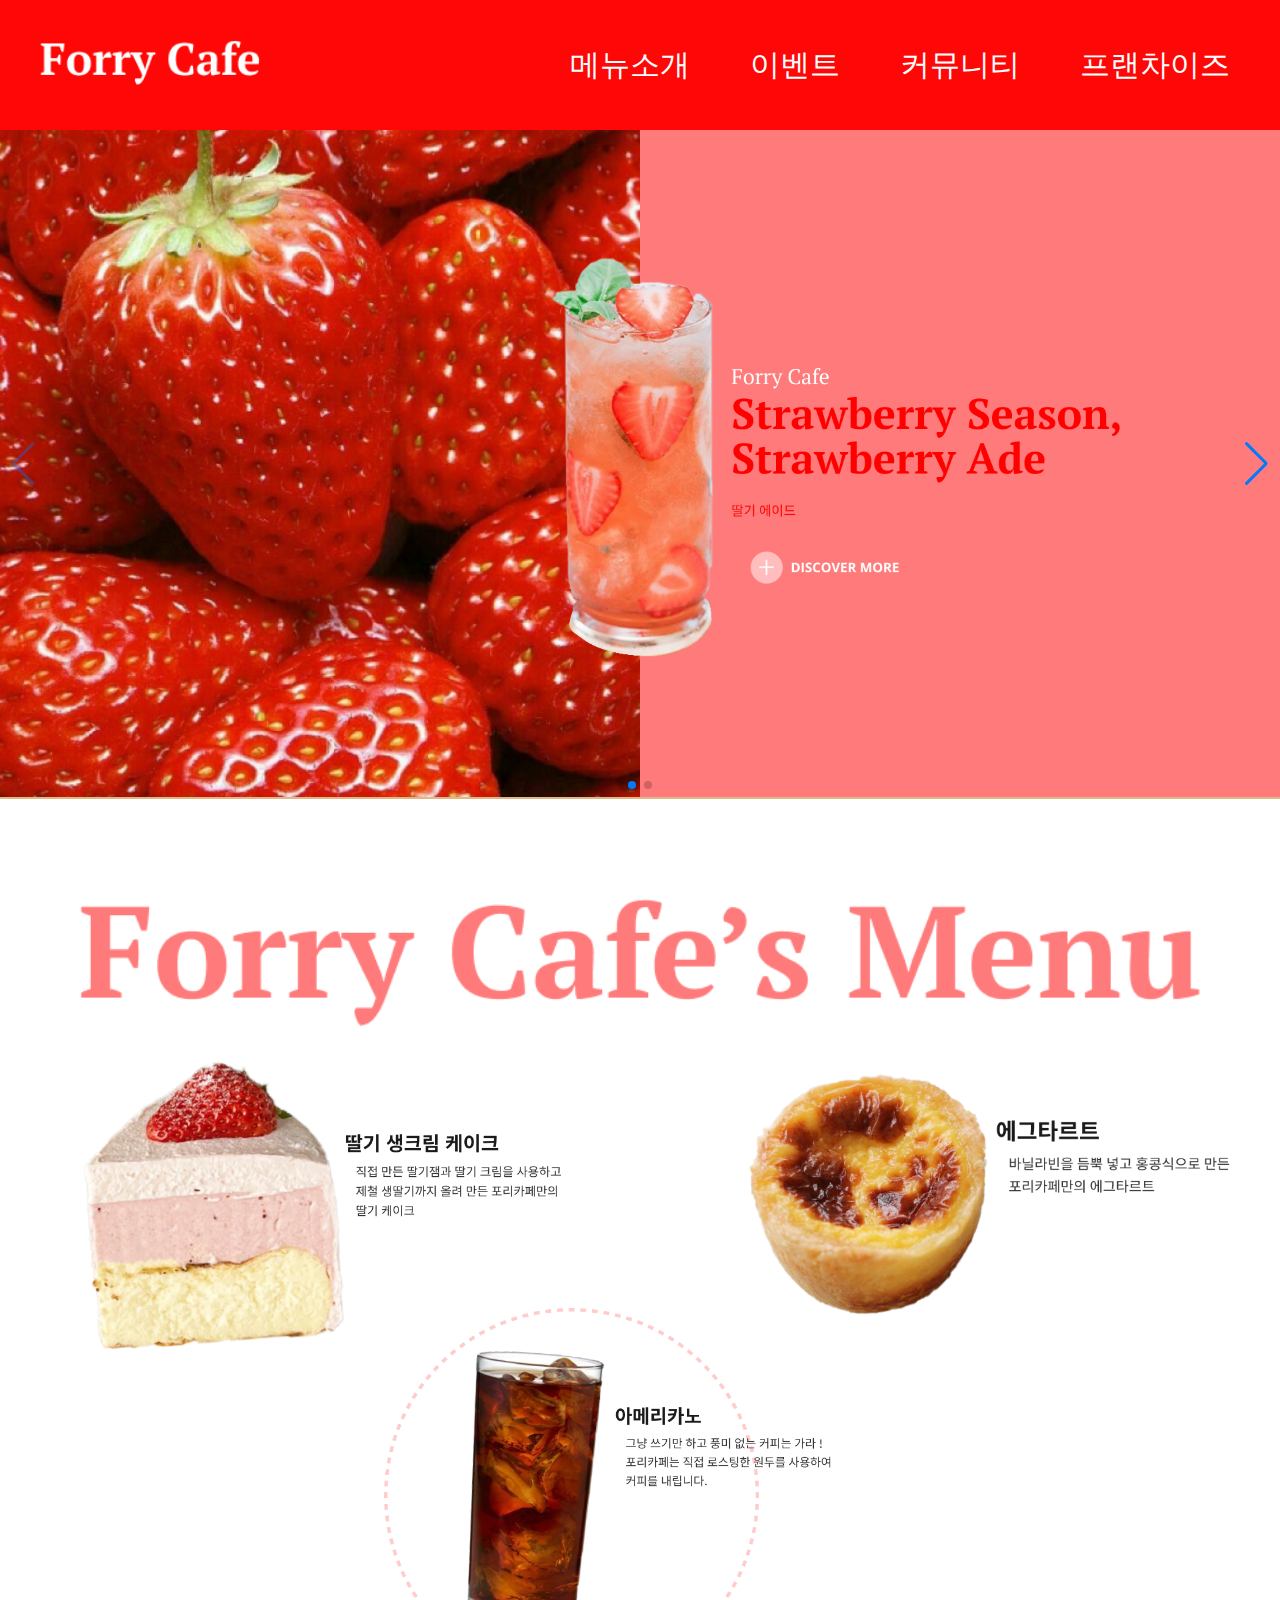
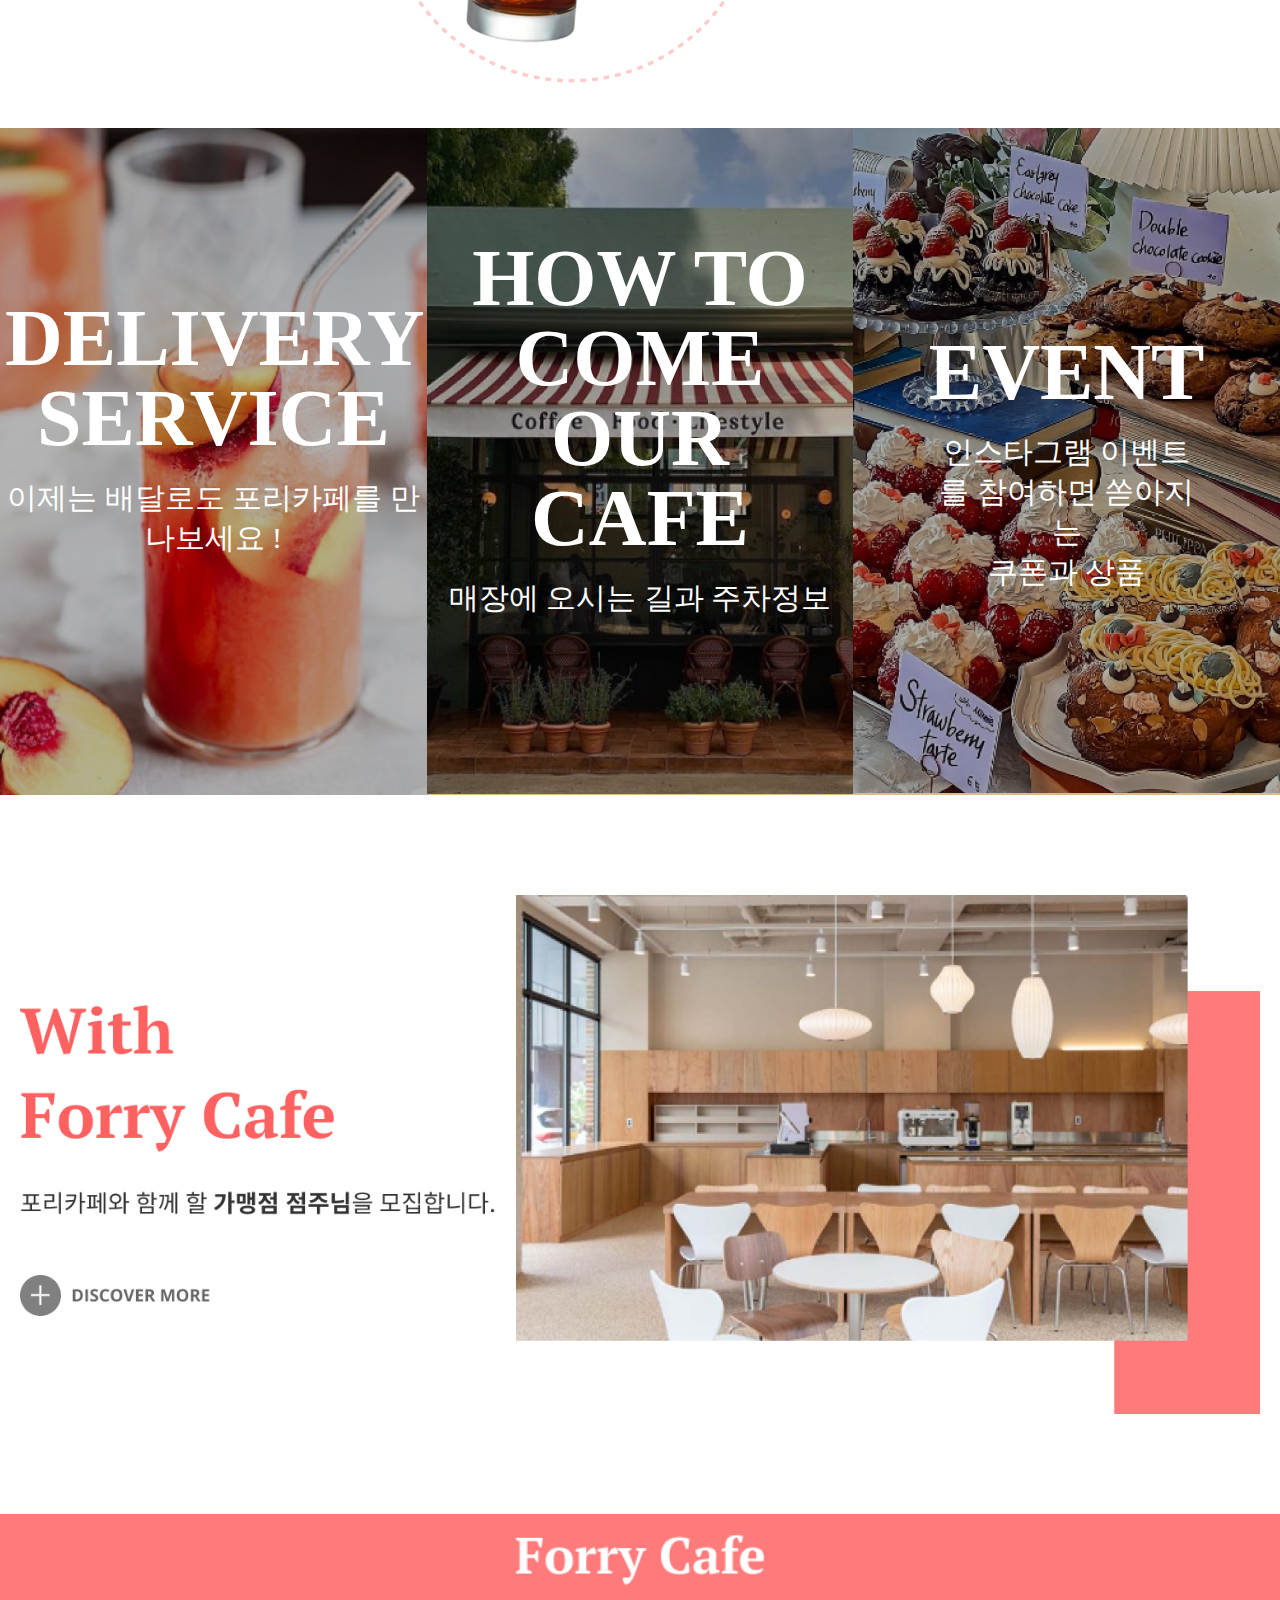
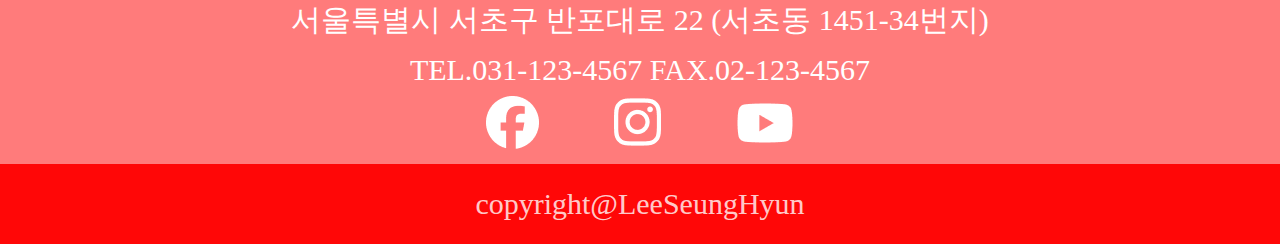
==== index.html @ 1618210e "배너2번 반응형 적용" ====
<!DOCTYPE html>
<html lang="ko">
  <head>
    <meta charset="UTF-8" />
    <meta name="viewport" content="width=device-width, initial-scale=1.0" />
    <!-- seo 엔진 최적화 -->
    <!-- 웹페이지의 설명을 정의 -->
    <meta name="description" content="STX건설 웹사이트입니다." />
    <!-- 웹페이지와 관련된 키워드를 정의 -->
    <meta name="keywords" content="STX건설, STX, STX Controuctor" />
    <!-- 웹페이지의 저자를 정의  -->
    <meta name="author" content="STX건설" />
    <!-- 소셜 미디어에서 페이지가 공유될때 사용되는 제목 -->
    <meta property="og:title" content="STX건설" />
    <!-- 소셜 미디어에서 페이지가 공유될 때 표시되는 사이트 이름 -->
    <meta property="og:site_name" content="STX건설 웹사이트" />
    <!-- 소셜 미디어에서 페이지가 웹사이트임을 명시 -->
    <meta property="og:type" content="website" />


    <!-- 소셜 미디어에서 공유될 때 사용되는 URL -->
    <meta property="og:url" content="https://lsh3884.github.io/forry-cafe/" />
    <!-- 소셜 미디어에서 페이지가 공유될 때 표시되는 이미지 -->
    <meta property="og:image" content="http://127.0.0.1:5501/images/lastBn-main.img.png" />
    <!-- 소셜 미디어에서 페이지가 공유될 때 사용되는 설명 -->
    <meta property="og:description" content="STX건설 웹사이트입니다." />
    <title>Document</title>
    <link rel="stylesheet" href="css/reset.css" />
    <!-- Link Swiper's CSS -->
  <link rel="stylesheet" href="https://cdn.jsdelivr.net/npm/swiper@11/swiper-bundle.min.css" />
    <link rel="stylesheet" href="css/index.css" />
    <link rel="stylesheet" href="css/resposive.css">
     <!-- Swiper JS -->
  <script src="https://cdn.jsdelivr.net/npm/swiper@11/swiper-bundle.min.js"></script>
  </head>
  
  <body>
    <div class="wrap">
      <div class="header">
        <!-- 로고 -->
        <a href="#" class="logo">
          <img src="images/forry cafe.png" alt="로고" />
        </a>
        <!-- 메뉴 카테고리 -->
        <div class="nav">
          <ul class="menu">
            <li>
              <a href="#">메뉴소개</a>
            </li>
            <li>
              <a href="#">이벤트</a>
            </li>
            <li>
              <a href="#">커뮤니티</a>
            </li>
            <li>
              <a href="#">프랜차이즈</a>
            </li>
          </ul>
          
        </div>
      </div>

      <!-- 1번째 배너 -->
       <!-- Swiper -->
  <div class="swiper visual">
    <div class="swiper-wrapper">
      <div class="swiper-slide"><img src="images/Frame 1.png" alt=""></div>
      <div class="swiper-slide"><img src="images/main banner-2.png" alt=""></div>
      
    </div>
    <div class="swiper-button-next"></div>
    <div class="swiper-button-prev"></div>
    <div class="swiper-pagination"></div>
  </div>
      <!-- 2번째 배너 -->
      <div class="banner-2">
        <div class="banner-2-inner">
          <!-- 위에 배너 제목 -->
          <div class="bn2-title">
            <img src="images/forry cafe’s menu.png" alt="포리카페메뉴" />
          </div>

          <!-- 메뉴 이미지와 설명 -->
          <div class="container">
            <div class="menu-1">
              <img src="images/bn2-product-1.png" alt="딸기케이크" />
            </div>
            <div class="menu-2">
              <img src="images/bn2-product-3.png" alt="에그타르트" />
            </div>
            <div class="menu-3">
              <img src="images/bn2-product-2.png" alt="커피" />
            </div>
          </div>
        </div>
      </div>
      <!-- 3번째 배너 -->
      <div class="banner-3">
        <div class="banner-3-inner">
          <div class="img-1">
            <img src="images/banner3-1.png" alt="배달더보기배경사진" />
            <div class="img-1-text">
              <h1>DELIVERY SERVICE</h1>
              <p>이제는 배달로도 포리카페를 만나보세요 !</p>
            </div>
          </div>
          <div class="img-2">
            <img src="images/banner3-2.png" alt="오는경로 배경 사진" />
            <div class="img-2-text">
              <h1>HOW TO COME OUR CAFE</h1>
              <p>매장에 오시는 길과 주차정보</p>
            </div>
          </div>
          <div class="img-3">
            <img src="images/banner3-3.png" alt="이벤트 배경 사진" />
            <div class="img-3-text">
              <h1>EVENT</h1>
              <p>인스타그램 이벤트를 참여하면 쏟아지는 <br>쿠폰과 상품</p>
            </div>
          </div>
        </div>
      </div>
      <!-- 4번째 배너 -->
      <div class="banner-4">
        <div class="banner-4-inner">
          <div class="left-title">
            <img src="images/bn4-title.png" alt="메인 글자" />
          </div>
          <img src="images/lastBn-main.img.png" alt="메인 카페 이미지"class="right-img" />
        </div>
      </div>
      <!-- 푸터 -->
      <footer class="footer">
        <div class="footer-inner">
          <!-- 로고 -->
          <img src="images/forry cafe.png" alt="포리카페로고" class="ft-logo" />
          <!-- 위치정보 -->
          <div class="footer-locate">
            <p>서울특별시 서초구 반포대로 22 (서초동 1451-34번지)</p>
            <p>TEL.031-123-4567 FAX.02-123-4567</p>
            <!-- 아이콘 -->
            <img src="images/icons.png" alt="사이트 아이콘" />
            <!-- 카피라이트 -->
            <div class="copy-right">
              <p>copyright@LeeSeungHyun</p>
            </div>
          </div>
        </div>
      </footer>
    </div>
    <!-- Initialize Swiper -->
  <script>
    var swiper = new Swiper(".visual", {
      cssMode: true,
      navigation: {
        nextEl: ".swiper-button-next",
        prevEl: ".swiper-button-prev",
      },
      pagination: {
        el: ".swiper-pagination",
      },
      mousewheel: true,
      keyboard: true,
      autoplay: {
        delay: 2500,
        disableOnInteraction: false,
      },
      
    });
  </script>
  </body>
</html>
---- css/index.css ----
@charset "utf-8";
* {
  box-sizing: border-box;
}
html{
  font-size: 10px;
}
body{
    background-color: burlywood;
}
.wrap {
  width: 100%;
  max-width: 1290px;
  margin: auto;
  display: block;
}
.header {
  width: 100%;
  background-color: #ff0707;
  display: flex;
  justify-content: space-between;
}

.banner-1-inner {
}
.header .logo {
  width: 30%;
  max-width: 300px;
  min-width: 260px;
}
.header .logo img {
  padding: 40px;
  width: 100%;
  background-color: #ff0707;
}
.header .nav {
  display: flex;
  padding: 40px 20px;
}
.header .nav .menu li {
  float: left;
  list-style: none;
  padding: 10px 30px;
  /* background-color: aqua; */
  font-size: 30px;
}
.header .nav .menu li a {
  text-decoration: none;
  color: white;
}
/* banner-1 */
.visual {
  
  width: 100%;
  /* height: 1000px; */
  max-width: 1290px;
  
  /* display: flex;
  justify-content: center; */
}
.visual .swiper-slide img{
    width: 100%;
    /* height: 100%; */
    object-fit: cover;
}
.banner-1 .banner-img {
  width: 100%;
  max-width: 1000px;
  /* height: 53.79vw; */
  /* min-width: 956px; */
  /* margin-left: 500px;
  margin-top: 50px; */
  position: absolute;
  top:8%;
  left: 37%;
}
.banner-img-mb{
  display: none;
  position: absolute;
  top: 10%;
  left: 34%;
  width: 600px;
}
/* banner-2 */
.banner-2 {
  width: 100%;
  /* height: 55vw; */
  /* max-width: 1920px; */
  /* background-color: pink; */
  /* border: 1px solid #333; */
  background-color: white;
  display: flex;
}
.banner-2-inner {
  width: 100%;
}
.banner-2-inner .bn2-title {
  margin: 100px 80px;
}
.banner-2-inner .bn2-title img{
  width: 100%;
}

.container{
  position: relative;
  width: 100%;
  height:600px;
}
.container .menu-1{
    width:40%;
    position: absolute;
    top: -120px;
    left:50px;
}
.container .menu-1 img{
  width: 100%;
}
.container .menu-2{
  width:40%;
    position: absolute;
    top: -100px;
    right:50px ;
}
.container .menu-2 img{
  width: 100%;
}
.container .menu-3{
  width: 35%;
    position: absolute;
    top: 30%;
    left: 30%;
   
}
.container .menu-3 img{
  width: 100%;
}
/* banner-3 */
.banner-3{
    width: 100%;
}
.banner-3-inner{
  width: 100%;
    display: flex;
    
}
.img-1 , .img-2 , .img-3{
  display: block;
  position: relative;
  width: calc(100% / 3);
}
.img-1 img ,.img-2 img,.img-3 img{
  display: block;
  width: 100%;
}
.banner-3-inner h1 {
    text-align: center;
    font-size: 8rem;
    font-weight: 900;
    color: white;
}
.banner-3-inner p{
    text-align: center;
    font-size: 3rem;
    font-weight: 500;
    margin-top: 20px;
    color: white;
    line-height: 40px;
}

.img-1 .img-1-text{
    position: absolute;
    top: 45%;
    left: 50%;
    transform: translate(-50% , -50%);

}
.img-2{
    position: relative;
}
.img-2 .img-2-text{
    position: absolute;
    top: 45%;
    left: 50%;
    transform: translate(-50% , -50%);

}
.img-2 .img-2-text h1{
    width: 400px;
}
.img-3{
    position: relative;
}
.img-3 .img-3-text{
    position: absolute;
    top: 50%;
    left: 50%;
    transform: translate(-50% , -50%);

}
/* banner-4 */
.banner-4{
    width: 100%;
    background-color: white;
}
.banner-4-inner{
    display: flex;
    align-items: center;
    padding:100px 20px;
    gap: 20px;
}
.left-title{
  width: 40%;

    /* margin-right: 80px; */
}
.left-title img{
  width: 100%;
}
.right-img{
  width: 60%;
}
/* .banner-4-inner img{
 
    margin-top: 150px;
} */
/* footer */
.footer{
    width: 100%;
    /* height: 350px; */
    background-color: #FF7B7B;
    display: flex;
    justify-content: center;
}
.footer .ft-logo{
    /* display: flex; */
    display: block;
    margin: 0 auto;
    margin-top: 20px;
    width: 250px;
    
}
.footer .footer-locate{
  width: 1290px;
  text-align: center;
  font-size: 30px;
  color: white;
  line-height: 50px;
  margin-top: 10px;
}
.footer .footer-locate .copy-right{
  width: 100%;
  height: 80px;
  background-color: #ff0707;
  display: flex;
  align-items: center;
  justify-content: center;
  
}
.footer .footer-locate .copy-right p{
  text-align: center;
  color: rgba(255, 255, 255, 0.8);
  font-weight: 300;
}
---- css/resposive.css ----
@charset "utf-8";
@media screen and (max-width: 1427px) {
  .banner-img-mb {
    display: block;
  }
  .banner-1 .banner-img {
    display: none;
  }
}
@media screen and (max-width: 1200px) {
  html {
    font-size: 9px;
  }
}
@media screen and (max-width: 1060px) {
  .header .nav {
    display: none;
  }
  html {
    font-size: 6px;
  }
}
@media screen and (max-width: 900px) {
  .container{
    height: 400px;
  }
 
  html {
    font-size: 5px;
  }

}
@media screen and (max-width: 768px) {
 
  html {
    font-size: 4px;
  }

 
}
@media screen and (max-width: 670px) {
  .container{
    height: 300px;
  }
  .banner-2-inner .bn2-title {
    margin: 70px 80px;
    margin-bottom: 100px;
  }
}
@media screen and (max-width: 600px) {
  .container{
    height: 280px;
  }
  .banner-2-inner .bn2-title {
    margin-bottom: 120px;
  }
}
@media screen and (max-width: 500px) {
  .container{
    height:200px;
  }
  .container .menu-3{
    width: 35%;
      position: absolute;
      top: 10%;
      left: 30%;
     
  }
}
@media screen and (max-width: 400px) {
  .container{
    height:150px;
  }
  
}
@media screen and (max-width: 320px) {
  .container{
    height:420px;
  }
  .banner-2-inner .bn2-title {
    margin: 50px 80px;
  }
  .container .menu-1{
    width:60%;
    position: absolute;
    top: -50px;
    left:50px;
}

.container .menu-2{
  width:60%;
    top: 100px;
    left:50px;
}

.container .menu-3{
  width: 60%;
 
  top: 230px;
  left:50px;
}

}
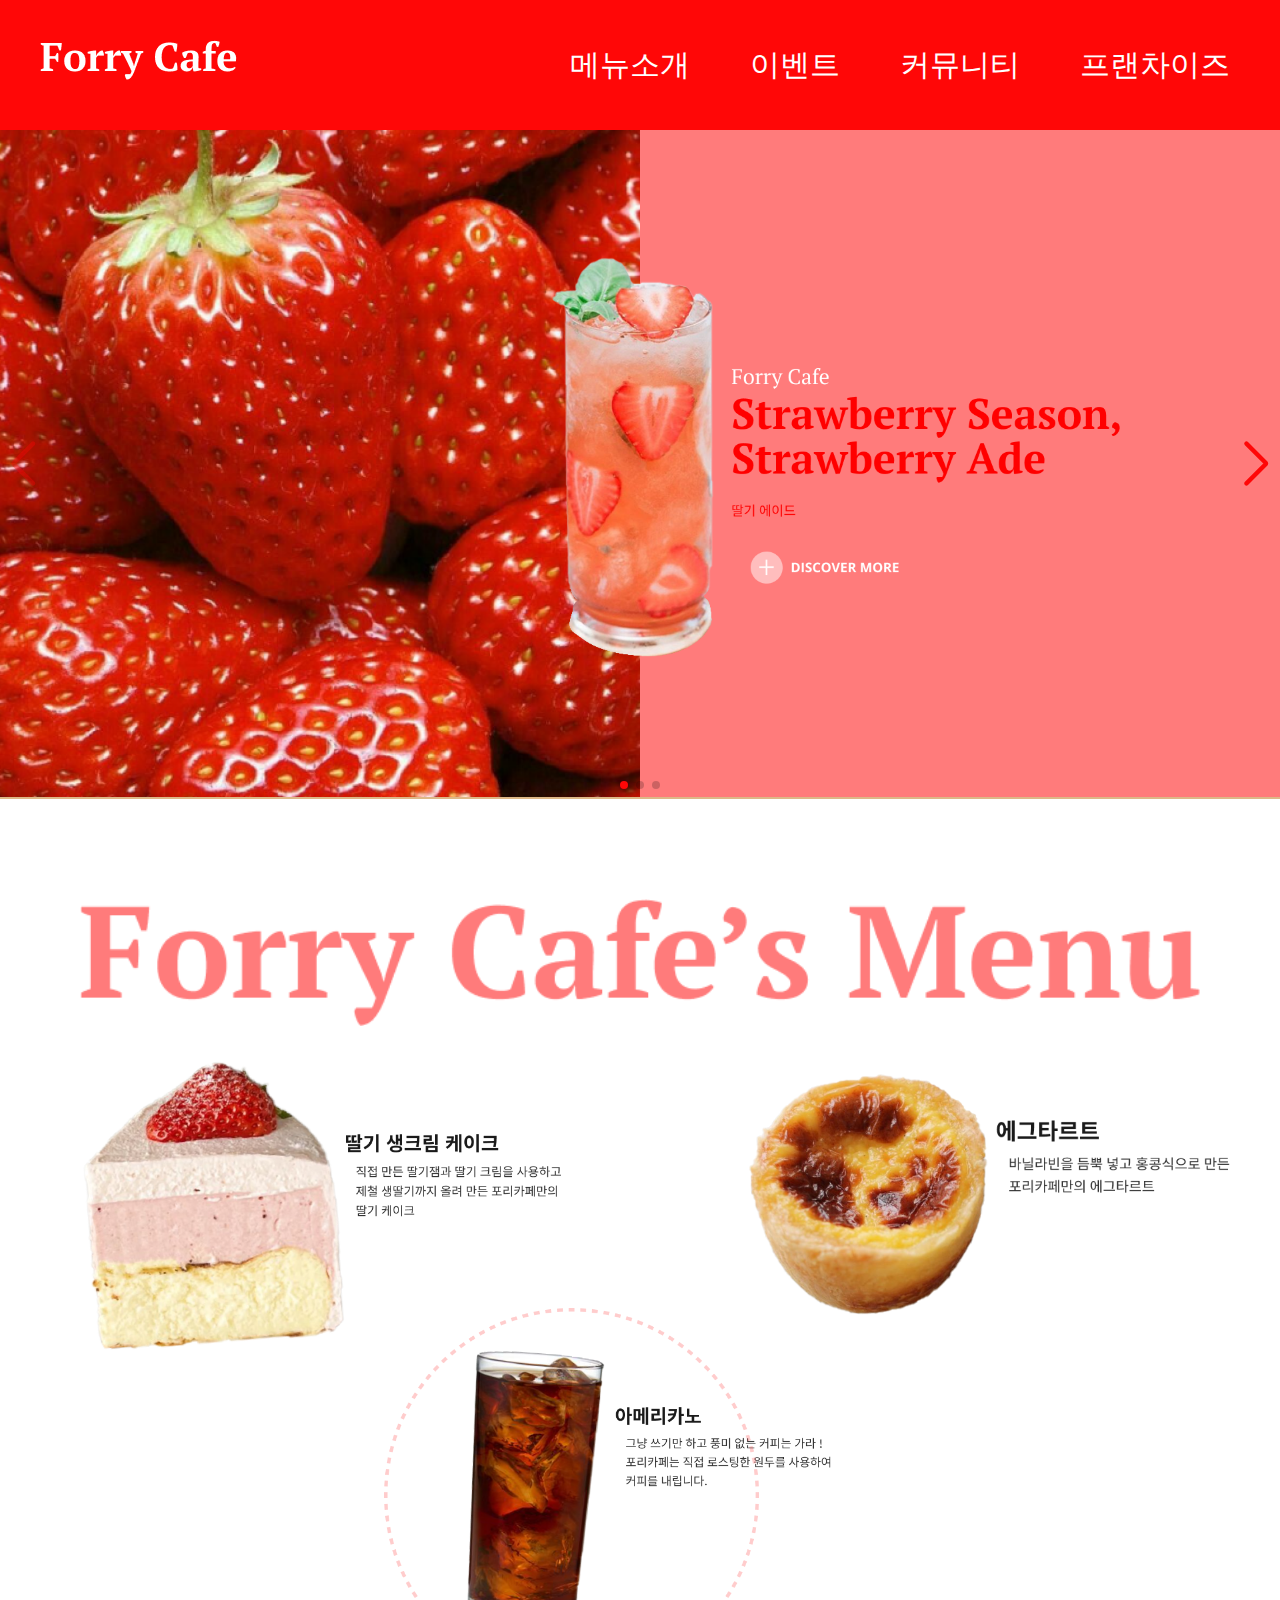
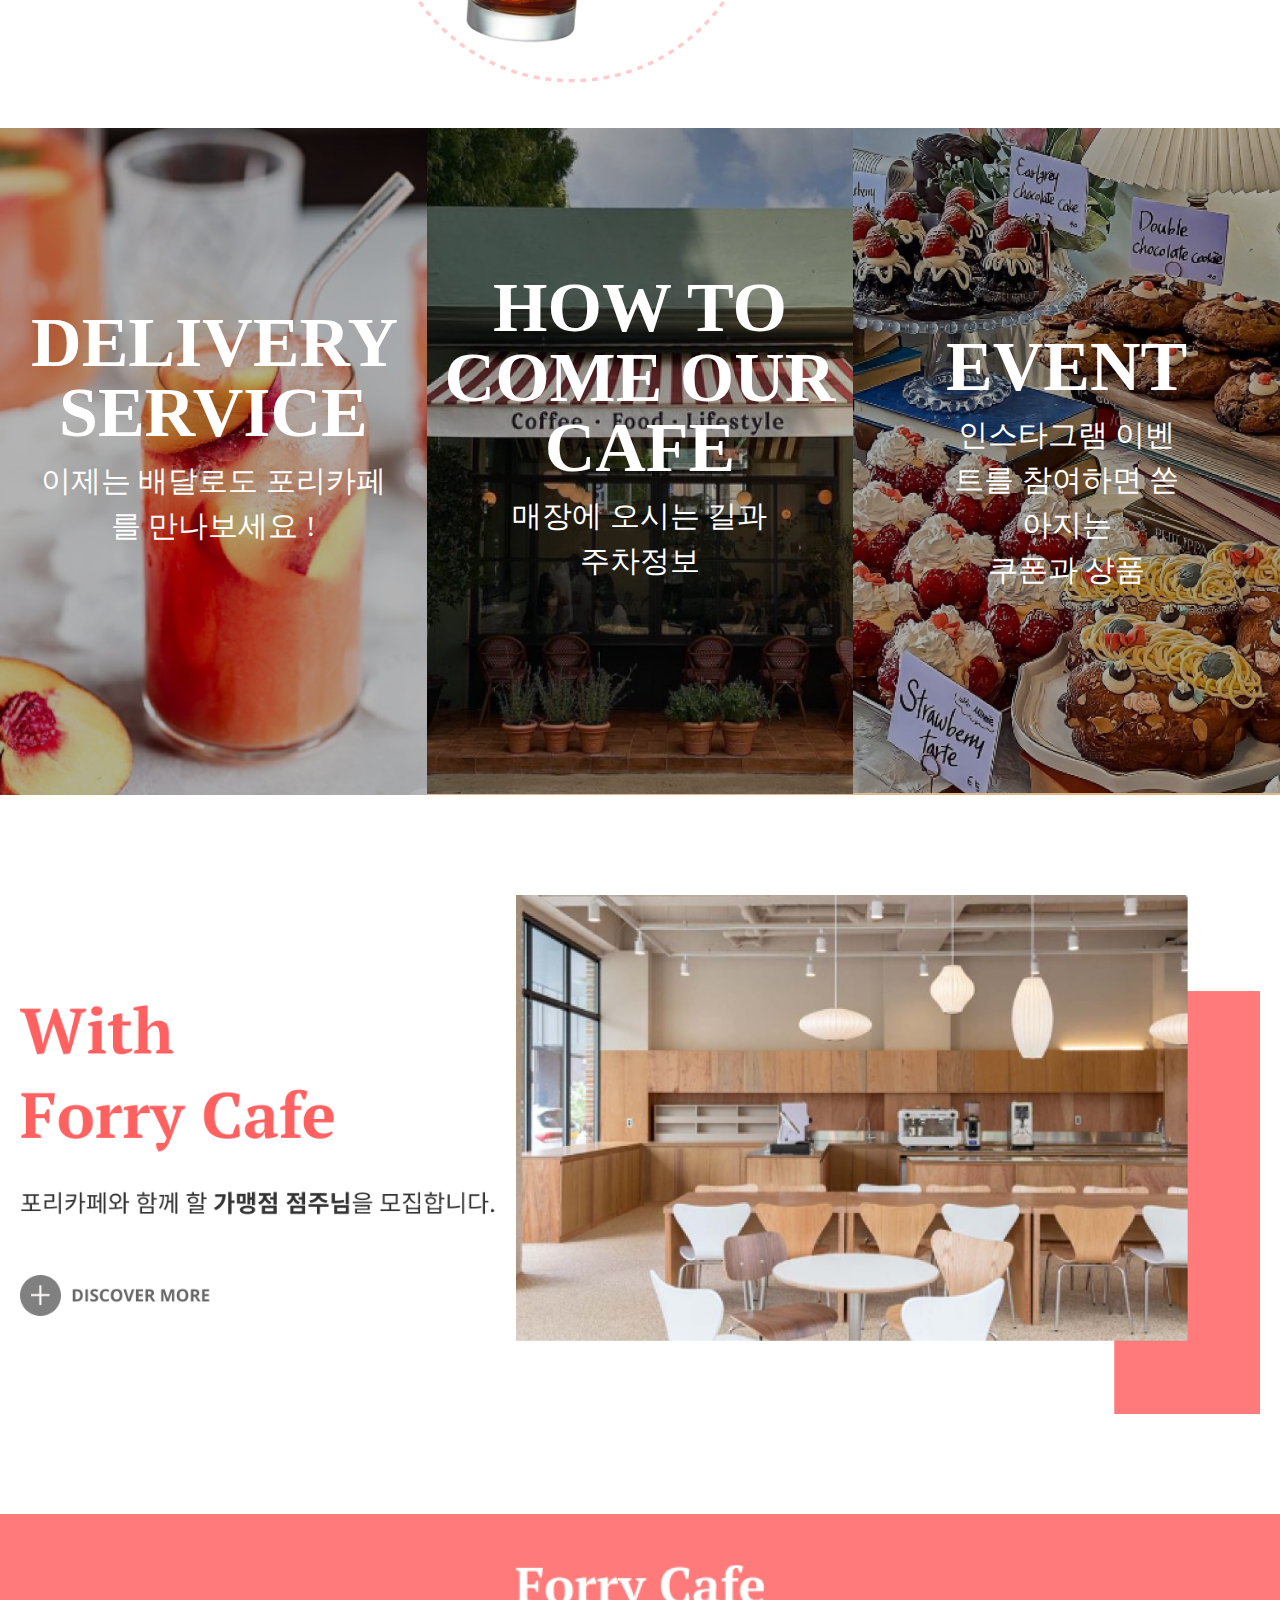
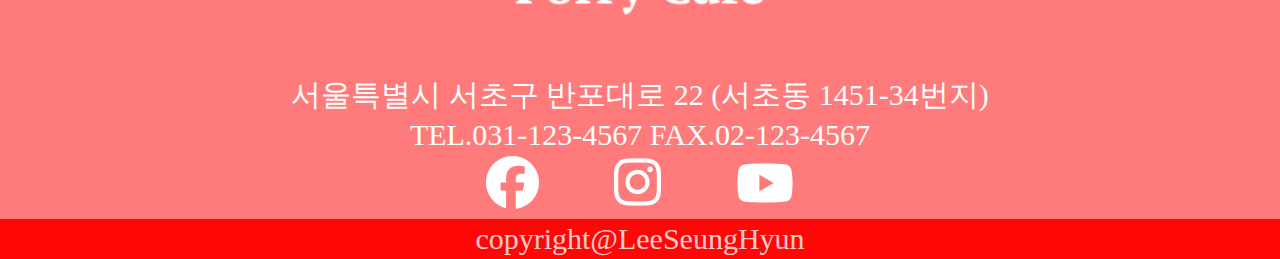
==== commit 49ed4a37: "반응형 전부 적용 완료 (이제 좀 더 디테일하게 보완할 예정)" ====
--- a/index.html
+++ b/index.html
@@ -17,7 +17,6 @@
     <!-- 소셜 미디어에서 페이지가 웹사이트임을 명시 -->
     <meta property="og:type" content="website" />
 
-
     <!-- 소셜 미디어에서 공유될 때 사용되는 URL -->
     <meta property="og:url" content="https://lsh3884.github.io/forry-cafe/" />
     <!-- 소셜 미디어에서 페이지가 공유될 때 표시되는 이미지 -->
@@ -27,13 +26,13 @@
     <title>Document</title>
     <link rel="stylesheet" href="css/reset.css" />
     <!-- Link Swiper's CSS -->
-  <link rel="stylesheet" href="https://cdn.jsdelivr.net/npm/swiper@11/swiper-bundle.min.css" />
+    <link rel="stylesheet" href="https://cdn.jsdelivr.net/npm/swiper@11/swiper-bundle.min.css" />
     <link rel="stylesheet" href="css/index.css" />
-    <link rel="stylesheet" href="css/resposive.css">
-     <!-- Swiper JS -->
-  <script src="https://cdn.jsdelivr.net/npm/swiper@11/swiper-bundle.min.js"></script>
+    <link rel="stylesheet" href="css/resposive.css" />
+    <!-- Swiper JS -->
+    <script src="https://cdn.jsdelivr.net/npm/swiper@11/swiper-bundle.min.js"></script>
   </head>
-  
+
   <body>
     <div class="wrap">
       <div class="header">
@@ -57,22 +56,23 @@
               <a href="#">프랜차이즈</a>
             </li>
           </ul>
-          
+          <!-- 반응형 햄버거바 -->
         </div>
+        <a href="#" class="bar"><img src="images/Frame.png" alt="" /></a>
       </div>
 
       <!-- 1번째 배너 -->
-       <!-- Swiper -->
-  <div class="swiper visual">
-    <div class="swiper-wrapper">
-      <div class="swiper-slide"><img src="images/Frame 1.png" alt=""></div>
-      <div class="swiper-slide"><img src="images/main banner-2.png" alt=""></div>
-      
-    </div>
-    <div class="swiper-button-next"></div>
-    <div class="swiper-button-prev"></div>
-    <div class="swiper-pagination"></div>
-  </div>
+      <!-- Swiper -->
+      <div class="swiper visual">
+        <div class="swiper-wrapper">
+          <div class="swiper-slide"><img src="images/Frame 1.png" alt="" /></div>
+          <div class="swiper-slide"><img src="images/main banner-2.png" alt="" /></div>
+          <div class="swiper-slide"><img src="images/main banner-3.png" alt="" /></div>
+        </div>
+        <div class="swiper-button-next"></div>
+        <div class="swiper-button-prev"></div>
+        <div class="swiper-pagination"></div>
+      </div>
       <!-- 2번째 배너 -->
       <div class="banner-2">
         <div class="banner-2-inner">
@@ -108,15 +108,15 @@
           <div class="img-2">
             <img src="images/banner3-2.png" alt="오는경로 배경 사진" />
             <div class="img-2-text">
-              <h1>HOW TO COME OUR CAFE</h1>
-              <p>매장에 오시는 길과 주차정보</p>
+              <h1>HOW TO <br />COME OUR <br />CAFE</h1>
+              <p>매장에 오시는 길과 <br />주차정보</p>
             </div>
           </div>
           <div class="img-3">
             <img src="images/banner3-3.png" alt="이벤트 배경 사진" />
             <div class="img-3-text">
               <h1>EVENT</h1>
-              <p>인스타그램 이벤트를 참여하면 쏟아지는 <br>쿠폰과 상품</p>
+              <p>인스타그램 이벤트를 참여하면 쏟아지는 <br />쿠폰과 상품</p>
             </div>
           </div>
         </div>
@@ -127,7 +127,7 @@
           <div class="left-title">
             <img src="images/bn4-title.png" alt="메인 글자" />
           </div>
-          <img src="images/lastBn-main.img.png" alt="메인 카페 이미지"class="right-img" />
+          <img src="images/lastBn-main.img.png" alt="메인 카페 이미지" class="right-img" />
         </div>
       </div>
       <!-- 푸터 -->
@@ -150,24 +150,23 @@
       </footer>
     </div>
     <!-- Initialize Swiper -->
-  <script>
-    var swiper = new Swiper(".visual", {
-      cssMode: true,
-      navigation: {
-        nextEl: ".swiper-button-next",
-        prevEl: ".swiper-button-prev",
-      },
-      pagination: {
-        el: ".swiper-pagination",
-      },
-      mousewheel: true,
-      keyboard: true,
-      autoplay: {
-        delay: 2500,
-        disableOnInteraction: false,
-      },
-      
-    });
-  </script>
+    <script>
+      var swiper = new Swiper(".visual", {
+        cssMode: true,
+        navigation: {
+          nextEl: ".swiper-button-next",
+          prevEl: ".swiper-button-prev",
+        },
+        pagination: {
+          el: ".swiper-pagination",
+        },
+        mousewheel: true,
+        keyboard: true,
+        autoplay: {
+          delay: 2500,
+          disableOnInteraction: false,
+        },
+      });
+    </script>
   </body>
 </html>
--- a/css/index.css
+++ b/css/index.css
@@ -15,19 +15,15 @@
   display: block;
 }
 .header {
-  width: 100%;
+  position: relative;
+  width: 100%;
+  /* height: 100%; */
   background-color: #ff0707;
   display: flex;
   justify-content: space-between;
 }
 
-.banner-1-inner {
-}
-.header .logo {
-  width: 30%;
-  max-width: 300px;
-  min-width: 260px;
-}
+
 .header .logo img {
   padding: 40px;
   width: 100%;
@@ -47,6 +43,9 @@
 .header .nav .menu li a {
   text-decoration: none;
   color: white;
+}
+.header .bar{
+  display: none;
 }
 /* banner-1 */
 .visual {
@@ -154,17 +153,18 @@
 }
 .banner-3-inner h1 {
     text-align: center;
-    font-size: 8rem;
+    font-size: 7rem;
     font-weight: 900;
     color: white;
+    /* margin-bottom: 25px; */
 }
 .banner-3-inner p{
     text-align: center;
     font-size: 3rem;
     font-weight: 500;
-    margin-top: 20px;
+    margin-top: 10px;
     color: white;
-    line-height: 40px;
+    line-height: 45px;
 }
 
 .img-1 .img-1-text{
@@ -226,38 +226,50 @@
 /* footer */
 .footer{
     width: 100%;
-    /* height: 350px; */
+    height: 100%;
     background-color: #FF7B7B;
-    display: flex;
-    justify-content: center;
+}
+.footer-inner{
+  width: 100%;
+  max-width: 1290px;
+  padding-top: 50px;
 }
 .footer .ft-logo{
     /* display: flex; */
     display: block;
     margin: 0 auto;
-    margin-top: 20px;
+    /* margin-top: 20px; */
     width: 250px;
     
 }
 .footer .footer-locate{
-  width: 1290px;
+  width: 100%;
+  max-width: 1290px;
   text-align: center;
   font-size: 30px;
   color: white;
-  line-height: 50px;
+  line-height: 40px;
   margin-top: 10px;
+  padding-top: 50px;
 }
 .footer .footer-locate .copy-right{
   width: 100%;
-  height: 80px;
-  background-color: #ff0707;
-  display: flex;
-  align-items: center;
-  justify-content: center;
+  height: 100%;
+  background-color: #ff0707;
   
 }
 .footer .footer-locate .copy-right p{
+  /* width: 100%; */
   text-align: center;
   color: rgba(255, 255, 255, 0.8);
   font-weight: 300;
+}
+/* 스와이퍼  */
+.swiper-button-next , .swiper-button-prev{
+  color: #ff0707;
+  font-weight: 900;
+
+}
+.swiper-pagination-bullet-active{
+  background-color: #ff0707;
 }--- a/css/resposive.css
+++ b/css/resposive.css
@@ -16,6 +16,16 @@
   .header .nav {
     display: none;
   }
+  .header .bar{
+    display: block;
+    position: absolute;
+    right: 30px;
+    top: 50%;
+    transform: translateY(-50%);
+  }
+  .header .bar img{
+    width: 50px;
+  }
   html {
     font-size: 6px;
   }
@@ -24,10 +34,20 @@
   .container{
     height: 400px;
   }
- 
+  .header .logo img {
+    padding: 20px;
+  }
   html {
     font-size: 5px;
   }
+  .banner-3 h1{
+    font-size: 45px;
+    
+  }
+  .banner-3 p{
+    line-height: 20px;
+  }
+  
 
 }
 @media screen and (max-width: 768px) {
@@ -35,7 +55,17 @@
   html {
     font-size: 4px;
   }
-
+  .footer-inner{
+    padding-top: 20px;
+  }
+  .footer .footer-locate{
+    font-size: 20px;
+    padding: 0;
+  }
+  .footer .ft-logo{
+    width: 200px;
+  }
+  
  
 }
 @media screen and (max-width: 670px) {
@@ -46,6 +76,24 @@
     margin: 70px 80px;
     margin-bottom: 100px;
   }
+  .header{
+    height: 30%;
+  }
+  .banner-3 h1{
+    font-size: 30px;
+    
+  }
+  .banner-3 p{
+    line-height: 15px;
+  }
+  
+  .header .bar img{
+    width: 45px;
+  }
+  .header .logo img{
+    width: 170px;
+  }
+  
 }
 @media screen and (max-width: 600px) {
   .container{
@@ -53,6 +101,24 @@
   }
   .banner-2-inner .bn2-title {
     margin-bottom: 120px;
+  }
+  .footer-inner{
+    padding-top: 20px;
+  }
+  .footer .footer-locate{
+    font-size: 17px;
+    line-height: 30px;
+
+  }
+  .footer .footer-locate img{
+    width: 150px;
+    padding: 10px 0 5px 0;
+  }
+  .footer .ft-logo{
+    width: 180px;
+  }
+  .header .logo img{
+    width: 150px;
   }
 }
 @media screen and (max-width: 500px) {
@@ -66,10 +132,59 @@
       left: 30%;
      
   }
+  .header .logo img{
+    width: 130px;
+  }
+  .header .bar img{
+    width: 30px;
+  }
+  .footer-inner{
+    padding-top: 20px;
+  }
+  .footer .footer-locate{
+    font-size: 15px;
+    line-height: 20px;
+
+  }
+  .footer .footer-locate img{
+    width: 130px;
+    padding: 15px 0 10px 0;
+  }
+  .footer .ft-logo{
+    width: 150px;
+  }
 }
 @media screen and (max-width: 400px) {
   .container{
     height:150px;
+  }
+  .banner-3 h1{
+    font-size: 20px;
+    
+  }
+  .banner-3 p{
+    line-height: 15px;
+  }
+  .footer-inner{
+    padding-top: 20px;
+  }
+  .footer .footer-locate{
+    font-size: 13px;
+    line-height: 20px;
+
+  }
+  .footer .footer-locate img{
+    width: 130px;
+    padding: 10px 0 5px 0;
+  }
+  .footer .ft-logo{
+    width: 140px;
+  }
+  .header .logo img{
+    width: 130px;
+  }
+  .header .bar img{
+    width: 25px;
   }
   
 }
@@ -99,5 +214,34 @@
   top: 230px;
   left:50px;
 }
-
-}
+.banner-3 h1{
+  font-size: 15px;
+  
+}
+.banner-3 p{
+  line-height: 12px;
+  font-size: 10px;
+}
+.footer-inner{
+  padding-top: 10px;
+}
+.footer .footer-locate{
+  font-size: 10px;
+  line-height: 17px;
+
+}
+.footer .footer-locate img{
+  width: 100px;
+  /* padding: 5px 0; */
+}
+.footer .ft-logo{
+  width: 100px;
+}
+.header .logo img{
+  width: 120px;
+}
+.header .bar img{
+  width: 22px;
+}
+
+}
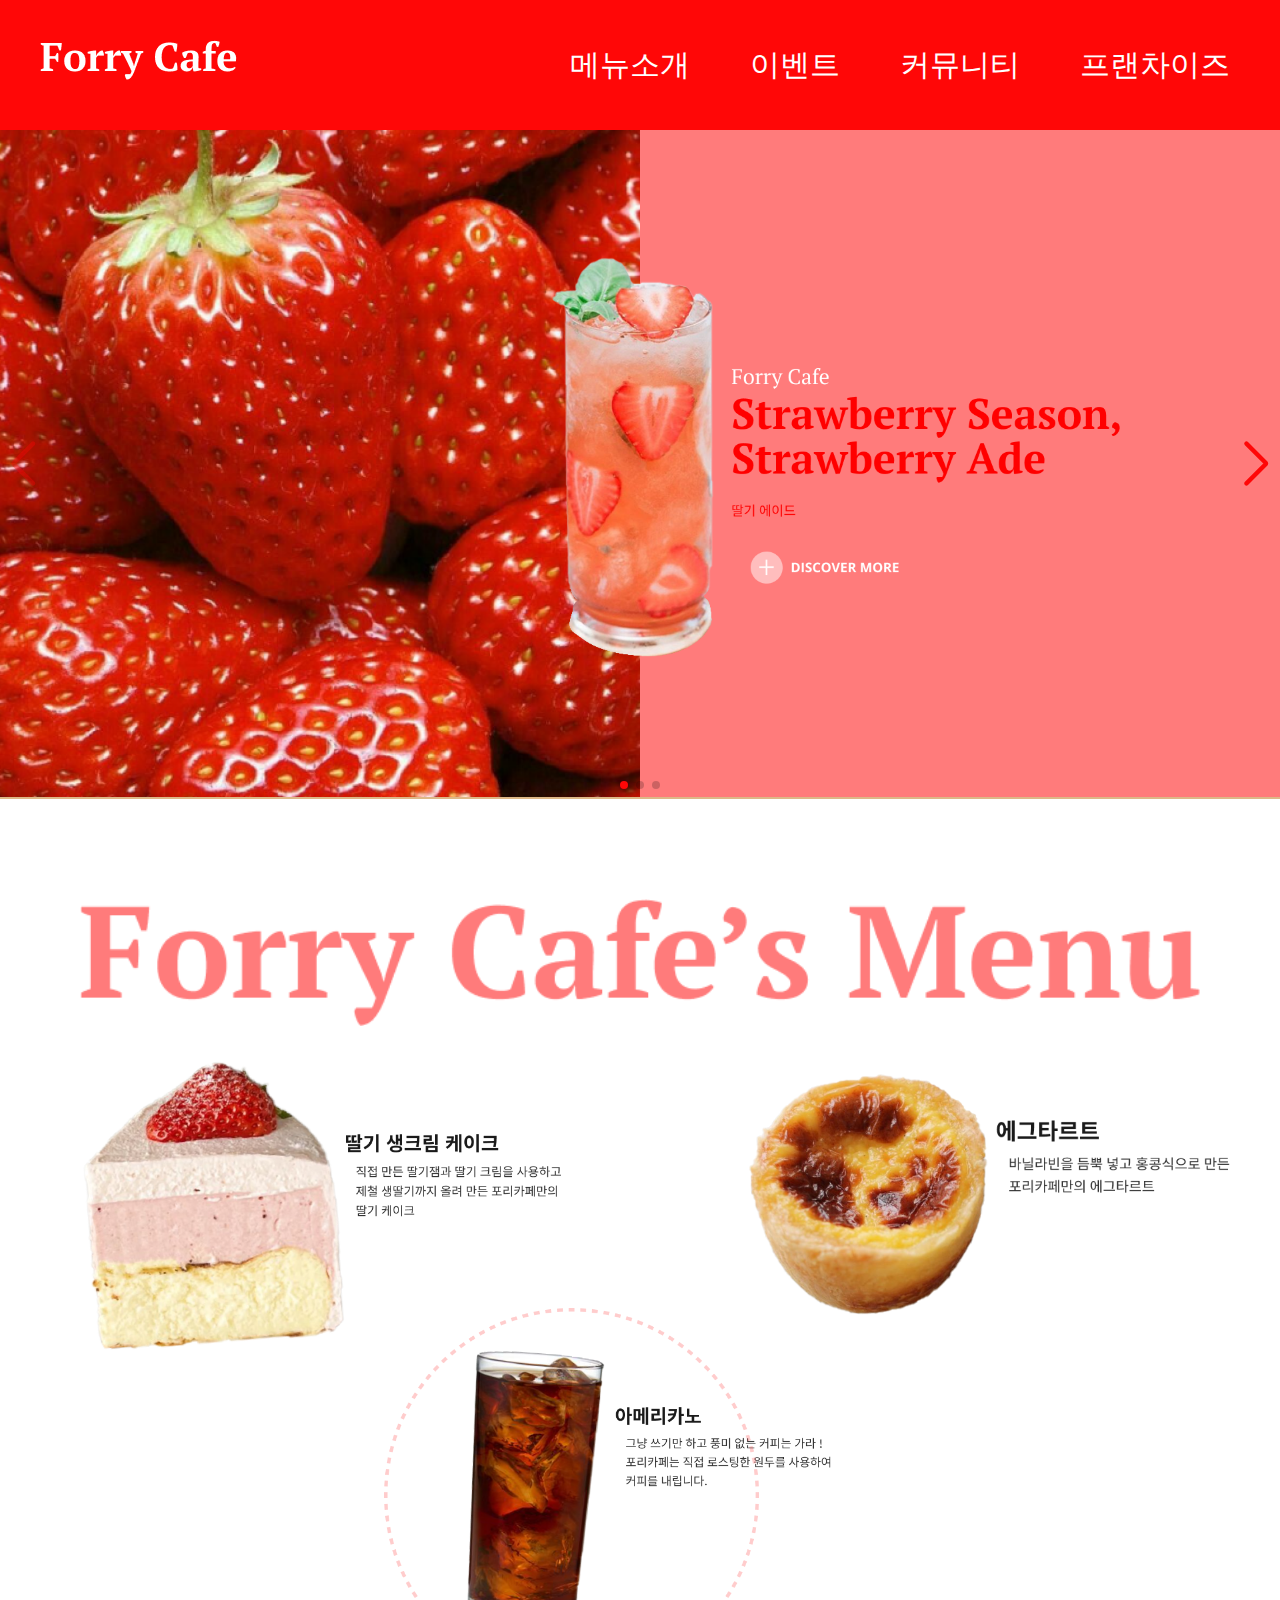
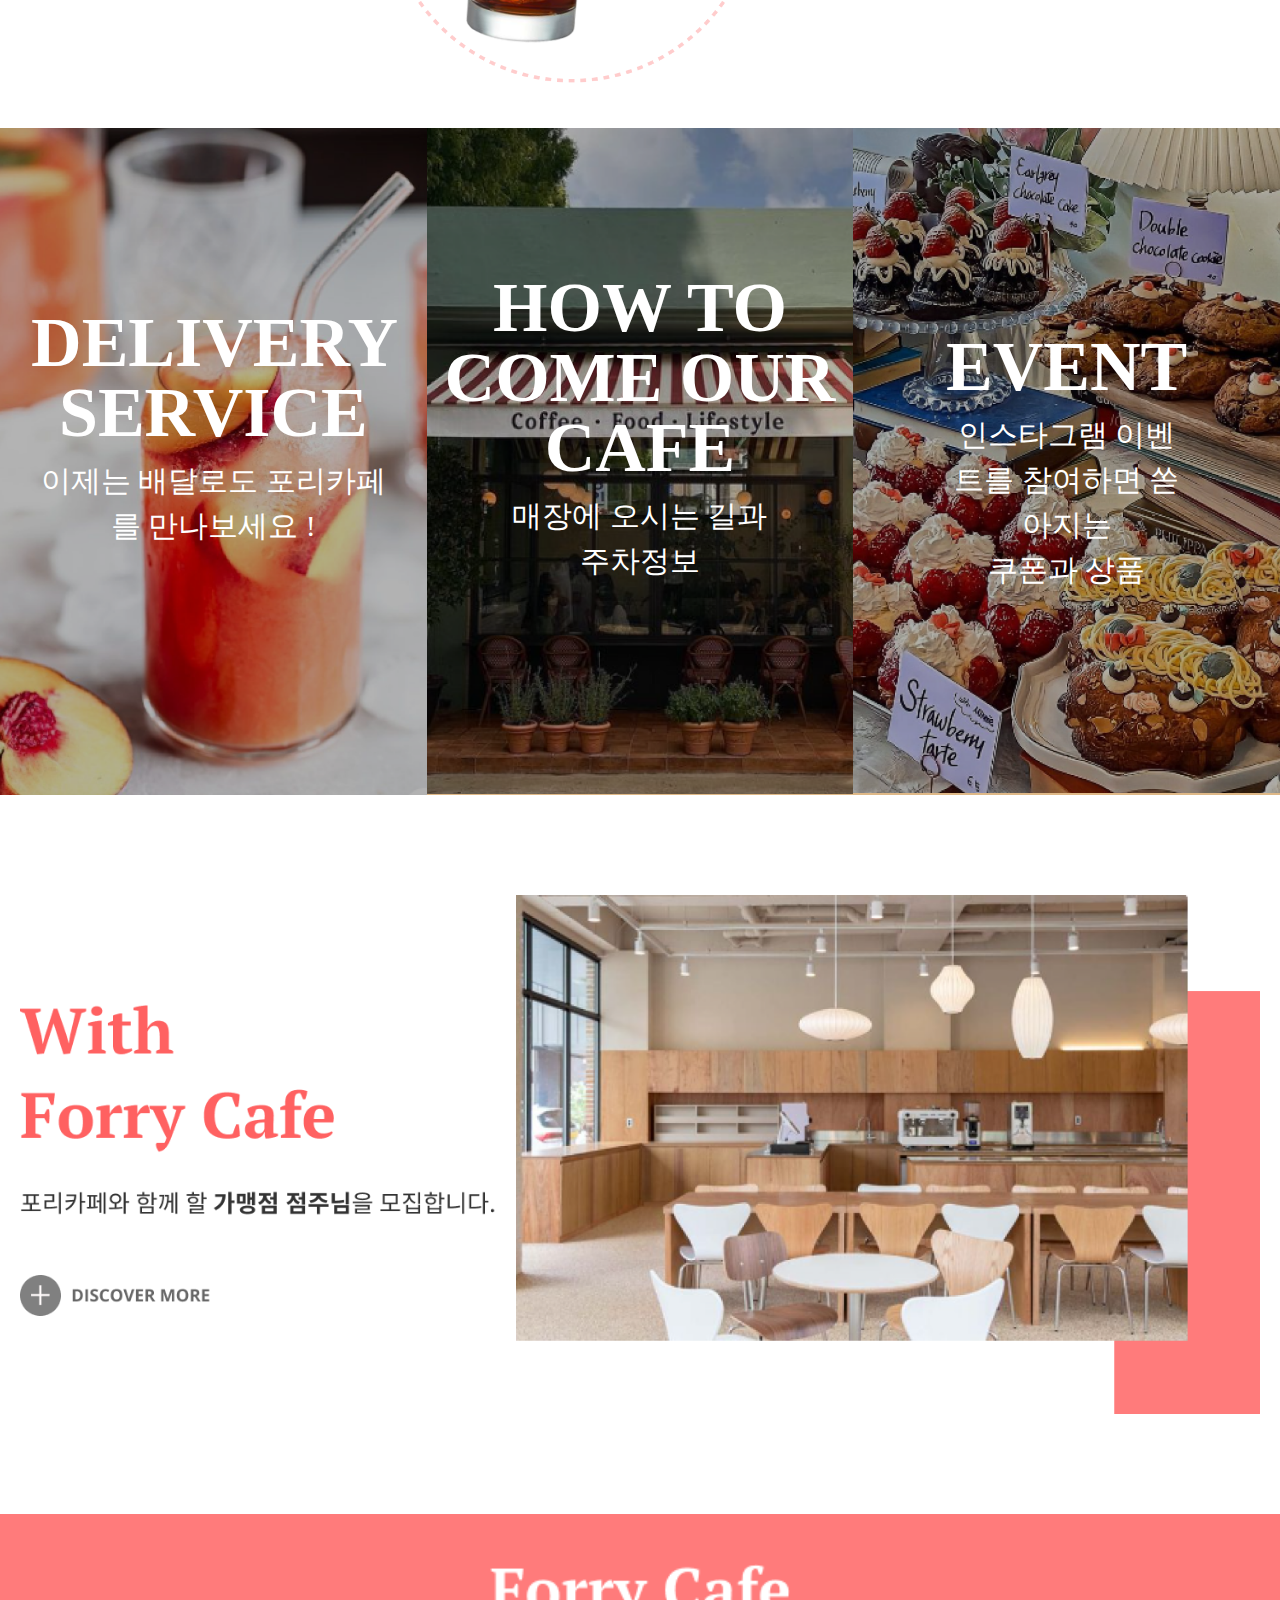
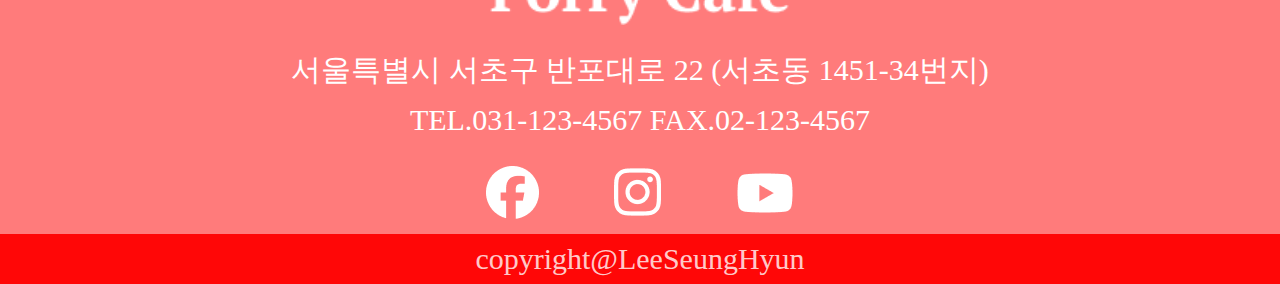
==== commit 3cea5948: "사이트 메인 이미지 변경 파비콘 적용 seo 이름들 수정" ====
--- a/index.html
+++ b/index.html
@@ -5,24 +5,32 @@
     <meta name="viewport" content="width=device-width, initial-scale=1.0" />
     <!-- seo 엔진 최적화 -->
     <!-- 웹페이지의 설명을 정의 -->
-    <meta name="description" content="STX건설 웹사이트입니다." />
+    <meta name="description" content="forry cafe 웹사이트입니다." />
     <!-- 웹페이지와 관련된 키워드를 정의 -->
-    <meta name="keywords" content="STX건설, STX, STX Controuctor" />
+    <meta name="keywords" content="forry cafe" />
     <!-- 웹페이지의 저자를 정의  -->
-    <meta name="author" content="STX건설" />
+    <meta name="author" content="forry cafe" />
     <!-- 소셜 미디어에서 페이지가 공유될때 사용되는 제목 -->
-    <meta property="og:title" content="STX건설" />
+    <meta property="og:title" content="forry cafe" />
     <!-- 소셜 미디어에서 페이지가 공유될 때 표시되는 사이트 이름 -->
-    <meta property="og:site_name" content="STX건설 웹사이트" />
+    <meta property="og:site_name" content="forry cafe 웹사이트" />
     <!-- 소셜 미디어에서 페이지가 웹사이트임을 명시 -->
     <meta property="og:type" content="website" />
 
     <!-- 소셜 미디어에서 공유될 때 사용되는 URL -->
     <meta property="og:url" content="https://lsh3884.github.io/forry-cafe/" />
     <!-- 소셜 미디어에서 페이지가 공유될 때 표시되는 이미지 -->
-    <meta property="og:image" content="http://127.0.0.1:5501/images/lastBn-main.img.png" />
+    <meta property="og:image" content="https://lsh3884.github.io/forry-cafe/images/lastBn-main.img.png" />
     <!-- 소셜 미디어에서 페이지가 공유될 때 사용되는 설명 -->
     <meta property="og:description" content="STX건설 웹사이트입니다." />
+    <!-- 파비콘 -->
+    <link rel="apple-touch-icon" sizes="180x180" href="images/favicon_package_v0.16 (2)/apple-touch-icon.png" />
+    <link rel="icon" type="image/png" sizes="32x32" href="images/favicon_package_v0.16 (2)/favicon-32x32.png" />
+    <link rel="icon" type="image/png" sizes="16x16" href="images/favicon_package_v0.16 (2)/favicon-16x16.png" />
+    <link rel="manifest" href="images/favicon_package_v0.16 (2)/site.webmanifest" />
+    <link rel="mask-icon" href="images/favicon_package_v0.16 (2)/safari-pinned-tab.svg" color="#5bbad5" />
+    <meta name="msapplication-TileColor" content="#da532c" />
+    <meta name="theme-color" content="#ffffff" />
     <title>Document</title>
     <link rel="stylesheet" href="css/reset.css" />
     <!-- Link Swiper's CSS -->
--- a/css/index.css
+++ b/css/index.css
@@ -239,7 +239,7 @@
     display: block;
     margin: 0 auto;
     /* margin-top: 20px; */
-    width: 250px;
+    width: 300px;
     
 }
 .footer .footer-locate{
@@ -248,9 +248,12 @@
   text-align: center;
   font-size: 30px;
   color: white;
-  line-height: 40px;
+  line-height: 50px;
   margin-top: 10px;
-  padding-top: 50px;
+  padding-top: 10px;
+}
+.footer .footer-locate img{
+  padding-top: 20px;
 }
 .footer .footer-locate .copy-right{
   width: 100%;
--- a/css/resposive.css
+++ b/css/resposive.css
@@ -241,7 +241,7 @@
   width: 120px;
 }
 .header .bar img{
-  width: 22px;
-}
-
-}
+  width: 18px;
+}
+
+}
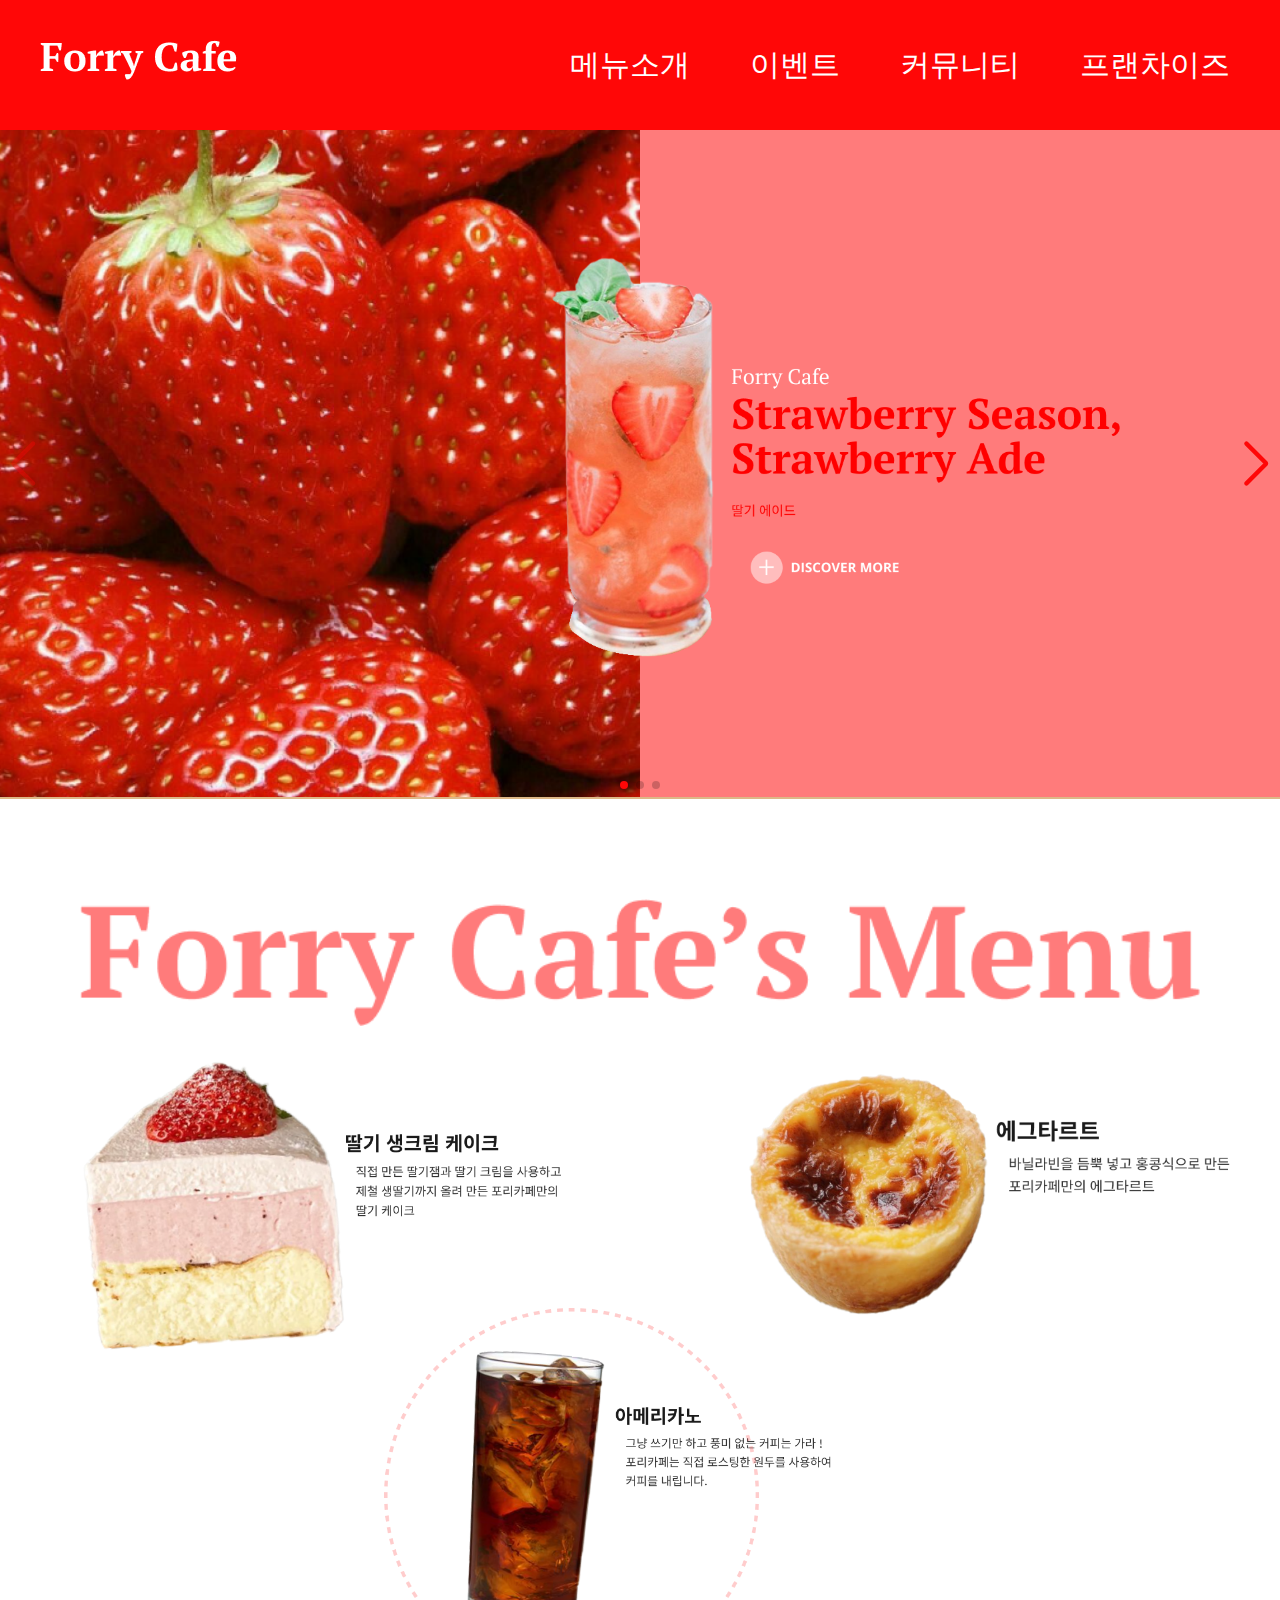
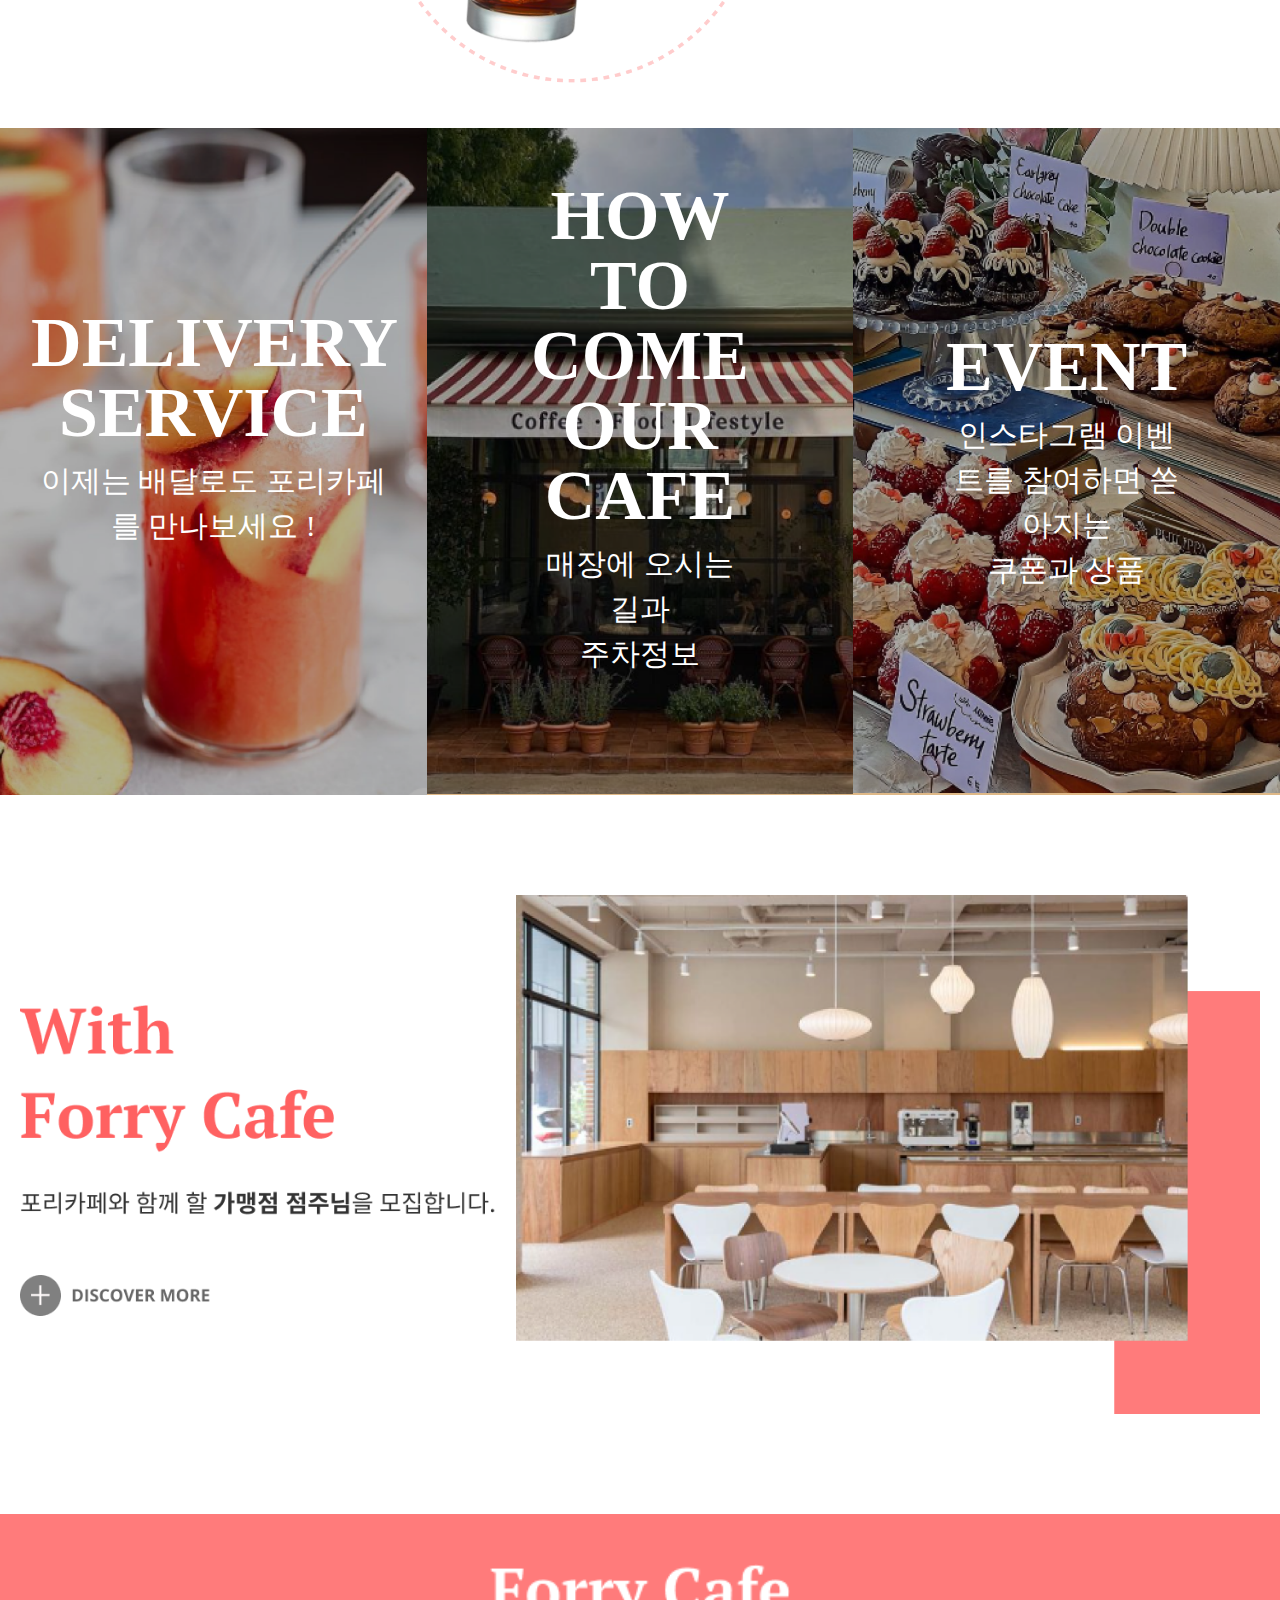
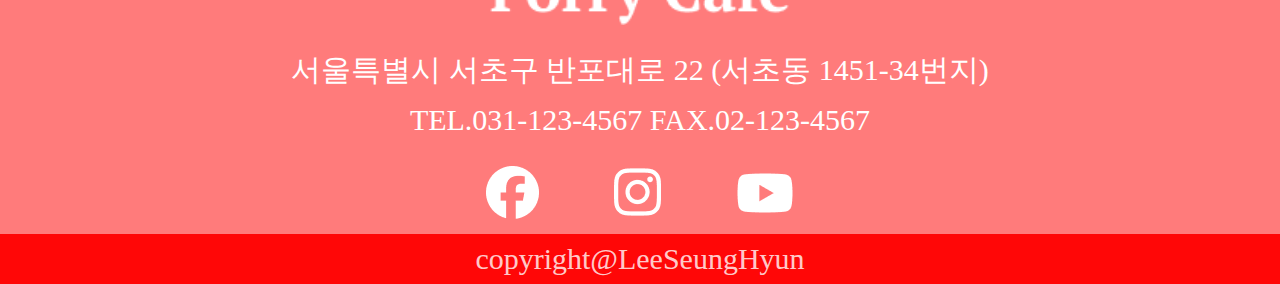
==== commit 61dc8635: "메뉴반응형과 햄버거바 눌렀을때 메뉴리스트 나오는 js적용" ====
--- a/index.html
+++ b/index.html
@@ -5,15 +5,15 @@
     <meta name="viewport" content="width=device-width, initial-scale=1.0" />
     <!-- seo 엔진 최적화 -->
     <!-- 웹페이지의 설명을 정의 -->
-    <meta name="description" content="forry cafe 웹사이트입니다." />
+    <meta name="description" content="Forry Cafe 웹사이트입니다." />
     <!-- 웹페이지와 관련된 키워드를 정의 -->
-    <meta name="keywords" content="forry cafe" />
+    <meta name="keywords" content="Forry Cafe" />
     <!-- 웹페이지의 저자를 정의  -->
-    <meta name="author" content="forry cafe" />
+    <meta name="author" content="Forry Cafe" />
     <!-- 소셜 미디어에서 페이지가 공유될때 사용되는 제목 -->
-    <meta property="og:title" content="forry cafe" />
+    <meta property="og:title" content="Forry Cafe" />
     <!-- 소셜 미디어에서 페이지가 공유될 때 표시되는 사이트 이름 -->
-    <meta property="og:site_name" content="forry cafe 웹사이트" />
+    <meta property="og:site_name" content="Forry Cafe 웹사이트" />
     <!-- 소셜 미디어에서 페이지가 웹사이트임을 명시 -->
     <meta property="og:type" content="website" />
 
@@ -31,7 +31,7 @@
     <link rel="mask-icon" href="images/favicon_package_v0.16 (2)/safari-pinned-tab.svg" color="#5bbad5" />
     <meta name="msapplication-TileColor" content="#da532c" />
     <meta name="theme-color" content="#ffffff" />
-    <title>Document</title>
+    <title>Forry Cafe</title>
     <link rel="stylesheet" href="css/reset.css" />
     <!-- Link Swiper's CSS -->
     <link rel="stylesheet" href="https://cdn.jsdelivr.net/npm/swiper@11/swiper-bundle.min.css" />
@@ -39,6 +39,7 @@
     <link rel="stylesheet" href="css/resposive.css" />
     <!-- Swiper JS -->
     <script src="https://cdn.jsdelivr.net/npm/swiper@11/swiper-bundle.min.js"></script>
+    <script src="js/main.js"></script>
   </head>
 
   <body>
@@ -67,6 +68,20 @@
           <!-- 반응형 햄버거바 -->
         </div>
         <a href="#" class="bar"><img src="images/Frame.png" alt="" /></a>
+        <ul class="menu-mobile">
+          <li>
+            <a href="#">메뉴소개</a>
+          </li>
+          <li>
+            <a href="#">이벤트</a>
+          </li>
+          <li>
+            <a href="#">커뮤니티</a>
+          </li>
+          <li>
+            <a href="#">프랜차이즈</a>
+          </li>
+        </ul>
       </div>
 
       <!-- 1번째 배너 -->
@@ -116,7 +131,7 @@
           <div class="img-2">
             <img src="images/banner3-2.png" alt="오는경로 배경 사진" />
             <div class="img-2-text">
-              <h1>HOW TO <br />COME OUR <br />CAFE</h1>
+              <h1>HOW TO COME<br /> OUR CAFE</h1>
               <p>매장에 오시는 길과 <br />주차정보</p>
             </div>
           </div>
--- a/css/index.css
+++ b/css/index.css
@@ -47,6 +47,10 @@
 .header .bar{
   display: none;
 }
+.menu-mobile{
+  display: none;
+}
+
 /* banner-1 */
 .visual {
   
@@ -185,7 +189,7 @@
 
 }
 .img-2 .img-2-text h1{
-    width: 400px;
+    /* width: 400px; */
 }
 .img-3{
     position: relative;
--- a/css/resposive.css
+++ b/css/resposive.css
@@ -29,6 +29,36 @@
   html {
     font-size: 6px;
   }
+  .menu-mobile{
+    width: 100%;
+    height: 560px;
+    background-color: #FF9F9F;
+    position: absolute;
+    top: 120px;
+    left: 0;
+    z-index: 99999;
+    padding: 60px 40px;
+    
+    
+  }
+  
+  .menu-mobile li a{
+    text-decoration: none;
+    line-height: 100px;
+    border-bottom: 4px solid white;
+    font-size: 50px;
+    color: white;
+    /* text-transform: uppercase; */
+    content: "";
+    display: block;
+    /* position: fixed; */
+   width: 100%; /* 밑줄 길이 조절 */
+  }
+  .menu-mobile.menuShow{
+    display: block
+  
+   }
+
 }
 @media screen and (max-width: 900px) {
   .container{
@@ -47,7 +77,34 @@
   .banner-3 p{
     line-height: 20px;
   }
-  
+  .menu-mobile{
+    width: 100%;
+    height: 550px;
+    background-color: #FF9F9F;
+    position: absolute;
+    top: 81px;
+    left: 0;
+    z-index: 99999;
+    padding: 60px 40px;
+    
+    
+  }
+  .menu-mobile li a{
+    text-decoration: none;
+    line-height: 100px;
+    border-bottom: 4px solid white;
+    font-size: 50px;
+    color: white;
+    /* text-transform: uppercase; */
+    content: "";
+    display: block;
+    /* position: fixed; */
+   width: 100%; /* 밑줄 길이 조절 */
+  }
+   .menu-mobile.menuShow{
+    display: block
+  
+   }
 
 }
 @media screen and (max-width: 768px) {
@@ -65,6 +122,30 @@
   .footer .ft-logo{
     width: 200px;
   }
+  .menu-mobile{
+    width: 100%;
+    height: 550px;
+    background-color: #FF9F9F;
+    position: absolute;
+    top: 81px;
+    left: 0;
+    z-index: 99999;
+    padding: 50px 40px;
+    
+    
+  }
+  .menu-mobile li a{
+    text-decoration: none;
+    line-height: 100px;
+    border-bottom: 4px solid white;
+    font-size: 50px;
+    color: white;
+    /* text-transform: uppercase; */
+    content: "";
+    display: block;
+    /* position: fixed; */
+   width: 100%; /* 밑줄 길이 조절 */
+  }
   
  
 }
@@ -93,6 +174,30 @@
   .header .logo img{
     width: 170px;
   }
+  .menu-mobile{
+    width: 100%;
+    height: 500px;
+    background-color: #FF9F9F;
+    position: absolute;
+    top: 67px;
+    left: 0;
+    z-index: 99999;
+    padding: 30px 40px;
+    
+    
+  }
+  .menu-mobile li a{
+    text-decoration: none;
+    line-height: 100px;
+    border-bottom: 3px solid white;
+    font-size: 45px;
+    color: white;
+    /* text-transform: uppercase; */
+    content: "";
+    display: block;
+    /* position: fixed; */
+   width: 100%; /* 밑줄 길이 조절 */
+  }
   
 }
 @media screen and (max-width: 600px) {
@@ -119,6 +224,30 @@
   }
   .header .logo img{
     width: 150px;
+  }
+  .menu-mobile{
+    width: 100%;
+    height: 500px;
+    background-color: #FF9F9F;
+    position: absolute;
+    top: 63px;
+    left: 0;
+    z-index: 99999;
+    padding: 30px 40px;
+    
+    
+  }
+  .menu-mobile li a{
+    text-decoration: none;
+    line-height: 100px;
+    border-bottom: 3px solid white;
+    font-size: 45px;
+    color: white;
+    /* text-transform: uppercase; */
+    content: "";
+    display: block;
+    /* position: fixed; */
+   width: 100%; /* 밑줄 길이 조절 */
   }
 }
 @media screen and (max-width: 500px) {
@@ -133,7 +262,7 @@
      
   }
   .header .logo img{
-    width: 130px;
+    width: 150px;
   }
   .header .bar img{
     width: 30px;
@@ -152,6 +281,30 @@
   }
   .footer .ft-logo{
     width: 150px;
+  }
+  .menu-mobile{
+    width: 100%;
+    height: 400px;
+    background-color: #FF9F9F;
+    position: absolute;
+    top: 59px;
+    left: 0;
+    z-index: 99999;
+    padding: 20px 30px;
+    
+    
+  }
+  .menu-mobile li a{
+    text-decoration: none;
+    line-height: 80px;
+    border-bottom: 3px solid white;
+    font-size: 30px;
+    color: white;
+    /* text-transform: uppercase; */
+    content: "";
+    display: block;
+    /* position: fixed; */
+   width: 100%; /* 밑줄 길이 조절 */
   }
 }
 @media screen and (max-width: 400px) {
@@ -238,10 +391,37 @@
   width: 100px;
 }
 .header .logo img{
-  width: 120px;
+  width: 140px;
 }
 .header .bar img{
-  width: 18px;
-}
-
-}
+  width: 25px;
+ 
+}
+.menu-mobile{
+  width: 100%;
+  height: 320px;
+  background-color: #FF9F9F;
+  position: absolute;
+  top: 62px;
+  left: 0;
+  z-index: 99999;
+  padding: 25px 30px;
+  
+  
+}
+.menu-mobile li a{
+  text-decoration: none;
+  line-height: 60px;
+  border-bottom: 3px solid white;
+  font-size: 25px;
+  color: white;
+  /* text-transform: uppercase; */
+  content: "";
+  display: block;
+  /* position: fixed; */
+ width: 100%; /* 밑줄 길이 조절 */
+}
+.visual .swiper-button-next , .visual .swiper-button-prev{
+  display: none;
+}
+}
